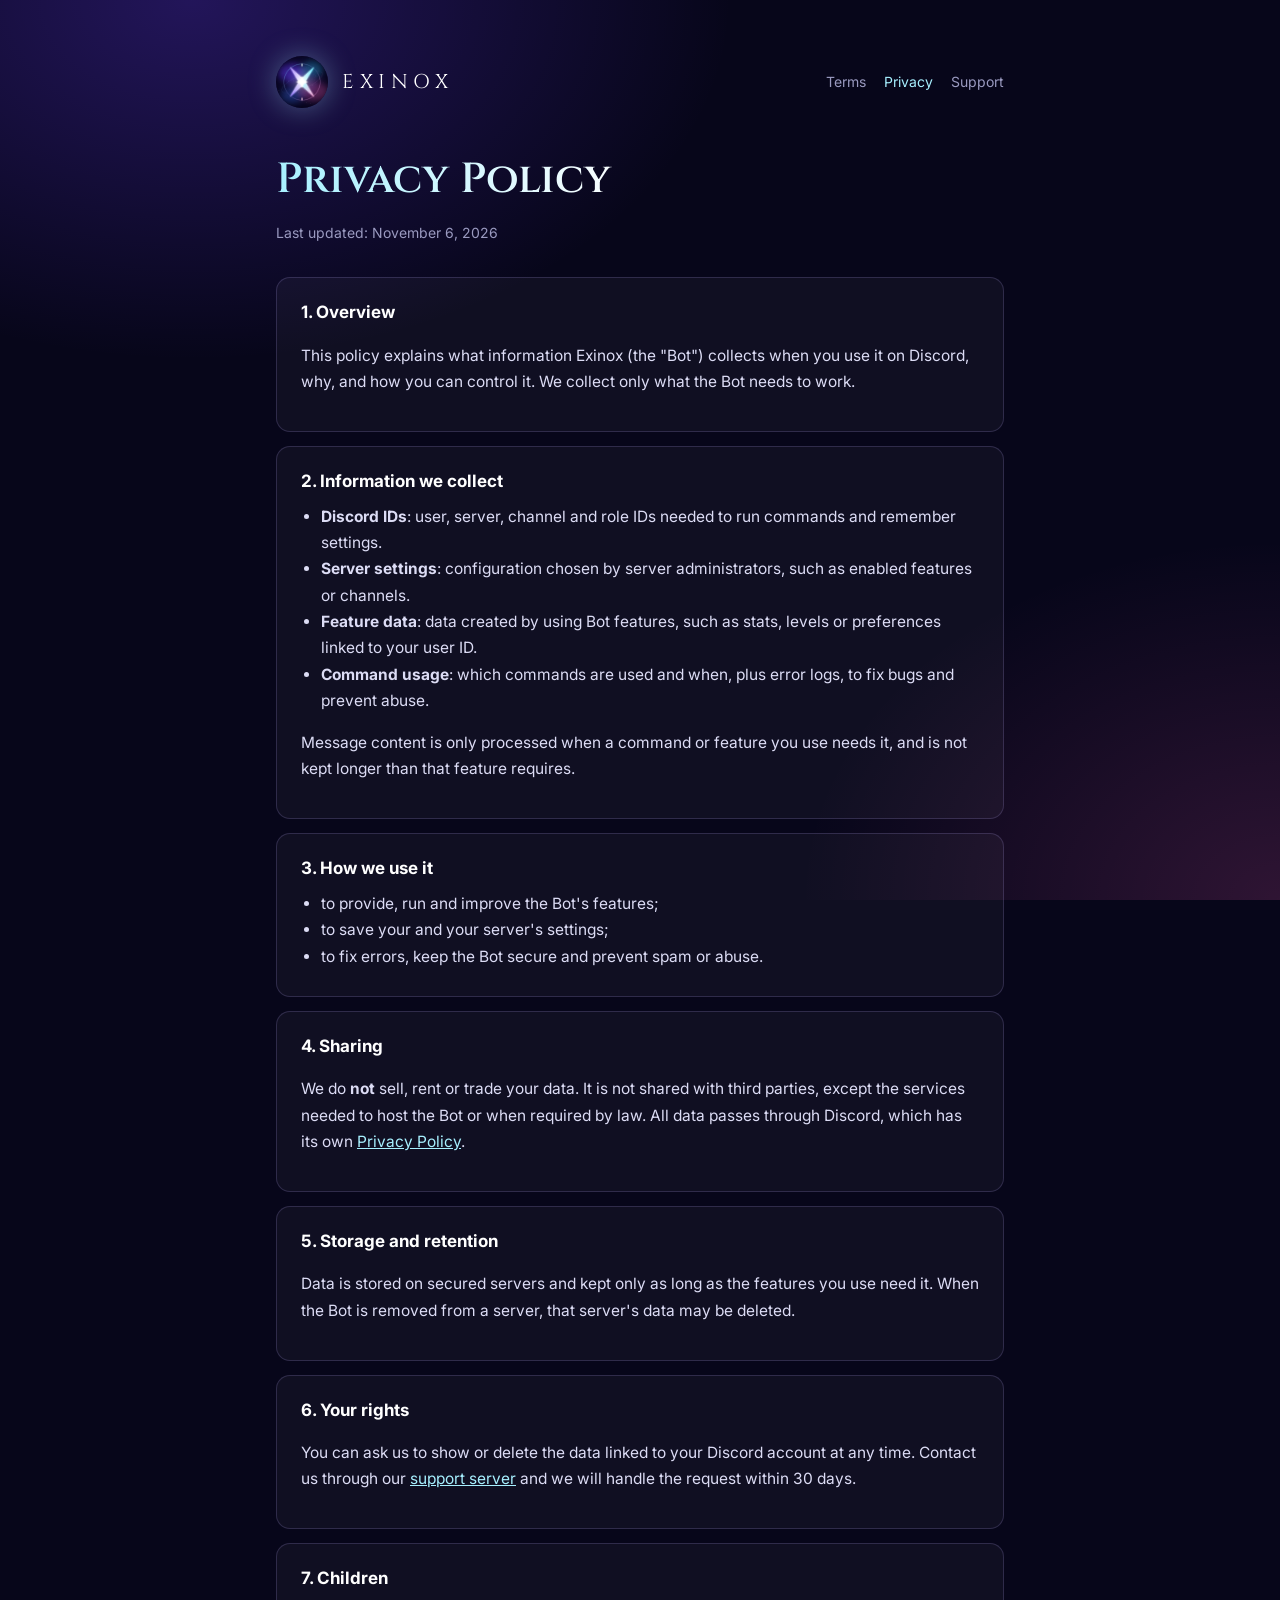
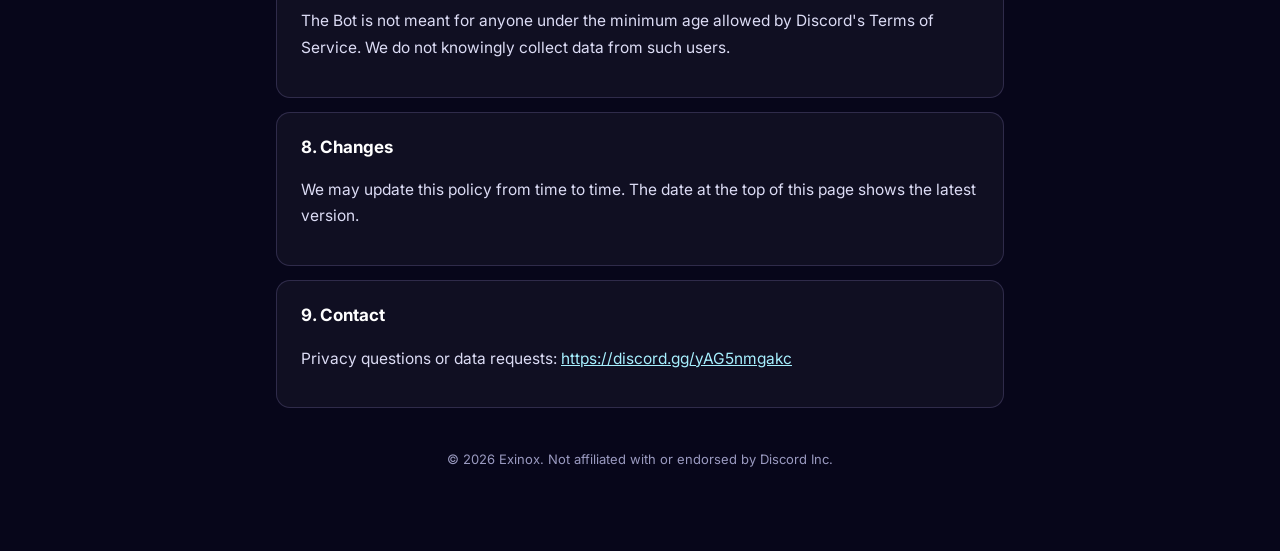
==== privacy.html @ 65ee33d7 "Add Exinox Terms of Service and Privacy Policy pages Co-Authored-By: Claude Opus 5.5 <noreply@anthro" ====
<!doctype html><html lang="en"><head><meta charset="utf-8"><meta name="viewport" content="width=device-width,initial-scale=1">
<title>Exinox - Privacy Policy</title><link rel="icon" href="icon.png">
<link href="https://fonts.googleapis.com/css2?family=Cinzel:wght@600&family=Inter:wght@400;600&display=swap" rel="stylesheet">
<link rel="stylesheet" href="style.css"></head><body><div class="wrap">
<header><img src="icon.png" alt="Exinox"><a class="brand" href="index.html">EXINOX</a>
<nav><a href="terms.html">Terms</a><a href="privacy.html" aria-current="page">Privacy</a><a href="https://discord.gg/yAG5nmgakc">Support</a></nav></header>
<h1>Privacy Policy</h1><div class="date">Last updated: November 6, 2026</div>
<section><h2>1. Overview</h2><p>This policy explains what information Exinox (the "Bot") collects when you use it on Discord, why, and how you can control it. We collect only what the Bot needs to work.</p></section>
<section><h2>2. Information we collect</h2><ul><li><b>Discord IDs</b>: user, server, channel and role IDs needed to run commands and remember settings.</li><li><b>Server settings</b>: configuration chosen by server administrators, such as enabled features or channels.</li><li><b>Feature data</b>: data created by using Bot features, such as stats, levels or preferences linked to your user ID.</li><li><b>Command usage</b>: which commands are used and when, plus error logs, to fix bugs and prevent abuse.</li></ul><p>Message content is only processed when a command or feature you use needs it, and is not kept longer than that feature requires.</p></section>
<section><h2>3. How we use it</h2><ul><li>to provide, run and improve the Bot's features;</li><li>to save your and your server's settings;</li><li>to fix errors, keep the Bot secure and prevent spam or abuse.</li></ul></section>
<section><h2>4. Sharing</h2><p>We do <b>not</b> sell, rent or trade your data. It is not shared with third parties, except the services needed to host the Bot or when required by law. All data passes through Discord, which has its own <a href="https://discord.com/privacy">Privacy Policy</a>.</p></section>
<section><h2>5. Storage and retention</h2><p>Data is stored on secured servers and kept only as long as the features you use need it. When the Bot is removed from a server, that server's data may be deleted.</p></section>
<section><h2>6. Your rights</h2><p>You can ask us to show or delete the data linked to your Discord account at any time. Contact us through our <a href="https://discord.gg/yAG5nmgakc">support server</a> and we will handle the request within 30 days.</p></section>
<section><h2>7. Children</h2><p>The Bot is not meant for anyone under the minimum age allowed by Discord's Terms of Service. We do not knowingly collect data from such users.</p></section>
<section><h2>8. Changes</h2><p>We may update this policy from time to time. The date at the top of this page shows the latest version.</p></section>
<section><h2>9. Contact</h2><p>Privacy questions or data requests: <a href="https://discord.gg/yAG5nmgakc">https://discord.gg/yAG5nmgakc</a></p></section>
<footer>&copy; 2026 Exinox. Not affiliated with or endorsed by Discord Inc.</footer></div></body></html>
---- style.css ----
:root{--bg:#07061a;--card:rgba(255,255,255,.04);--line:rgba(190,170,255,.18);--text:#dcdcf5;--muted:#9a9ac0;--accent:#a7f0ff;--accent2:#d6b8ff}
*{box-sizing:border-box}
body{margin:0;font-family:Inter,system-ui,-apple-system,"Segoe UI",sans-serif;line-height:1.7;color:var(--text);
background:radial-gradient(900px 600px at 15% 0%,rgba(106,60,255,.28),transparent 60%),radial-gradient(800px 600px at 100% 100%,rgba(255,95,184,.16),transparent 60%),var(--bg);background-attachment:fixed;min-height:100vh}
.wrap{max-width:760px;margin:0 auto;padding:56px 16px 80px}
header{display:flex;align-items:center;gap:14px;margin-bottom:36px;flex-wrap:wrap}
header img{width:52px;height:52px;border-radius:50%;box-shadow:0 0 28px rgba(167,240,255,.35)}
.brand{font-family:Cinzel,serif;letter-spacing:.28em;font-size:20px;color:#fff;text-decoration:none}
nav{margin-left:auto;display:flex;gap:18px;font-size:14px}
nav a{color:var(--muted);text-decoration:none}
nav a:hover,nav a[aria-current]{color:var(--accent)}
h1{font-family:Cinzel,serif;font-weight:600;font-size:clamp(28px,6vw,42px);margin:0 0 6px;background:linear-gradient(90deg,var(--accent),#fff,var(--accent2));-webkit-background-clip:text;background-clip:text;color:transparent}
.date{color:var(--muted);font-size:14px;margin-bottom:32px}
section{background:var(--card);border:1px solid var(--line);border-radius:14px;padding:20px 24px;margin:14px 0}
h2{font-size:17px;color:#fff;margin:0 0 8px}
p,li{font-size:15.5px}
ul{padding-left:20px;margin:6px 0}
a{color:var(--accent)}
.cards{display:grid;gap:14px;grid-template-columns:repeat(auto-fit,minmax(240px,1fr));margin-top:24px}
.cards a{display:block;padding:24px;border:1px solid var(--line);border-radius:14px;background:var(--card);text-decoration:none;color:#fff;font-weight:600}
.cards a:hover{border-color:var(--accent)}
.cards span{display:block;color:var(--muted);font-size:14px;font-weight:400;margin-top:4px}
footer{margin-top:40px;color:var(--muted);font-size:13px;text-align:center}
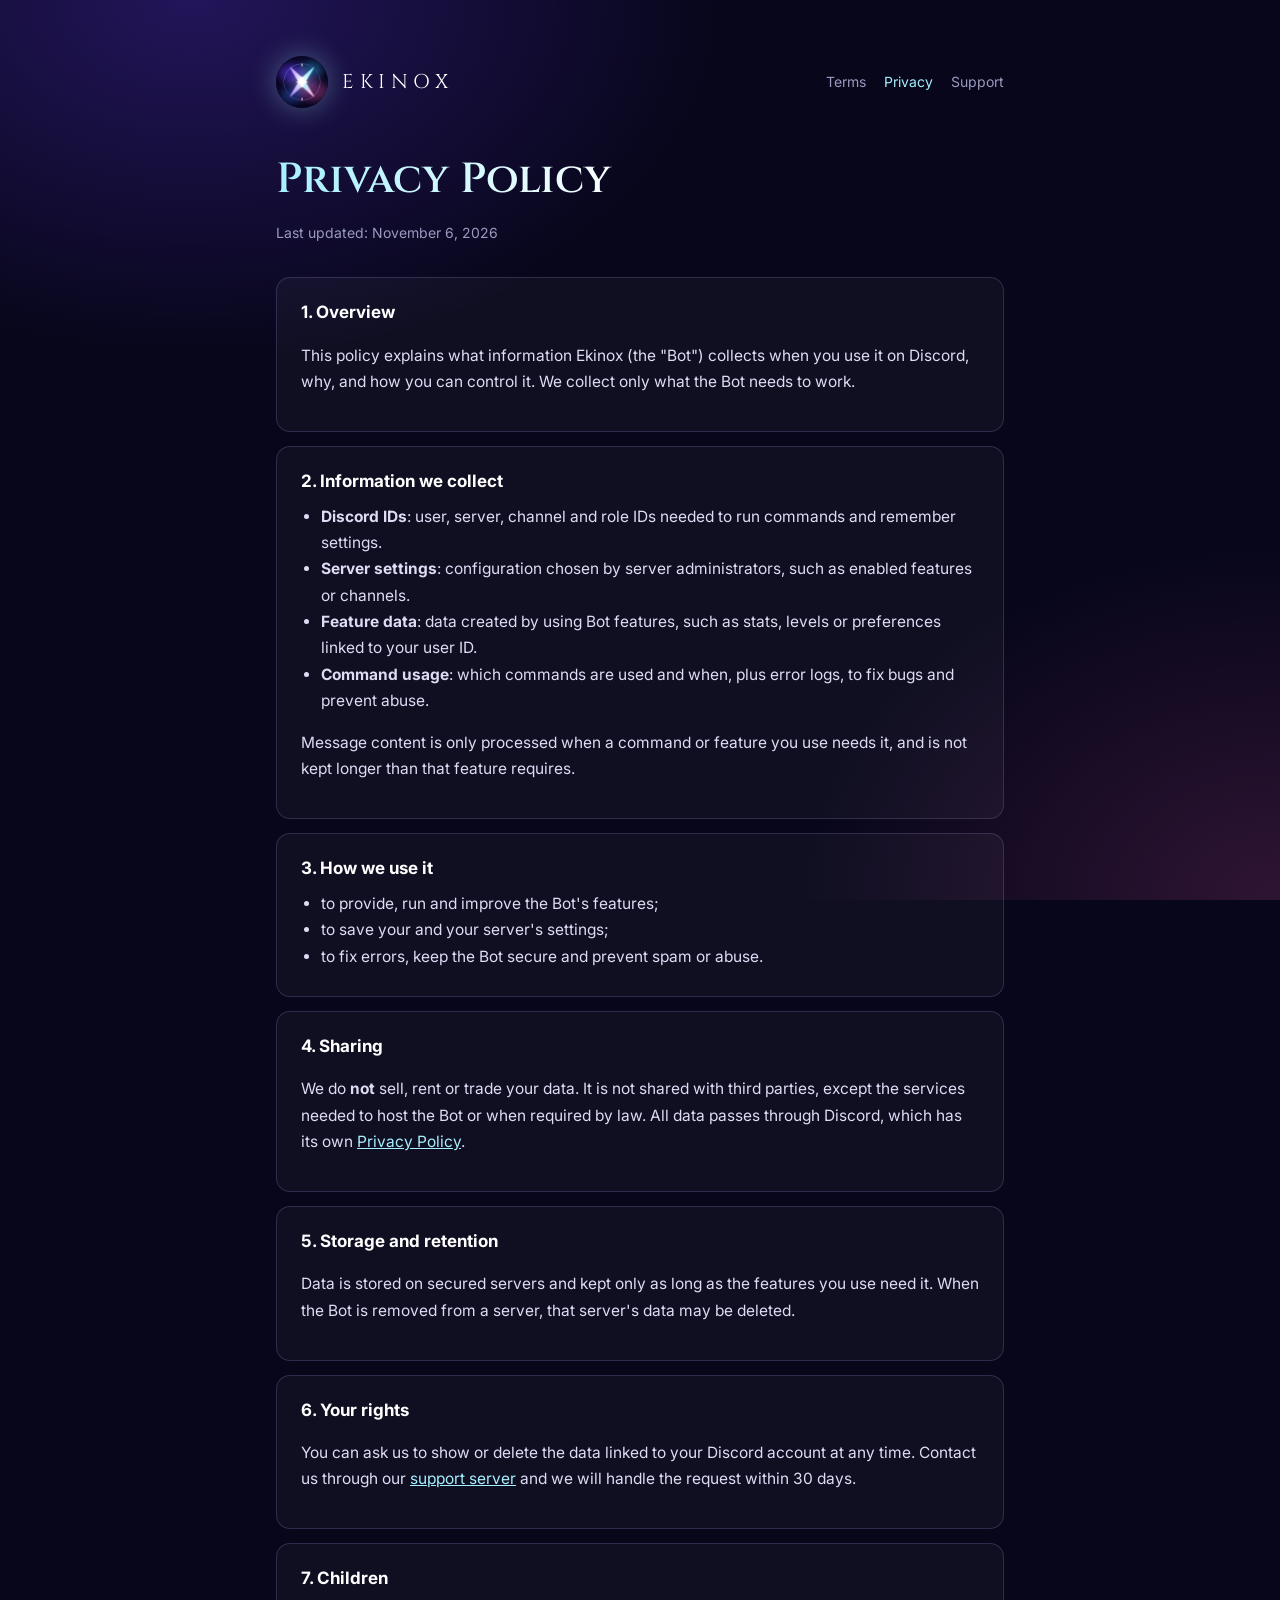
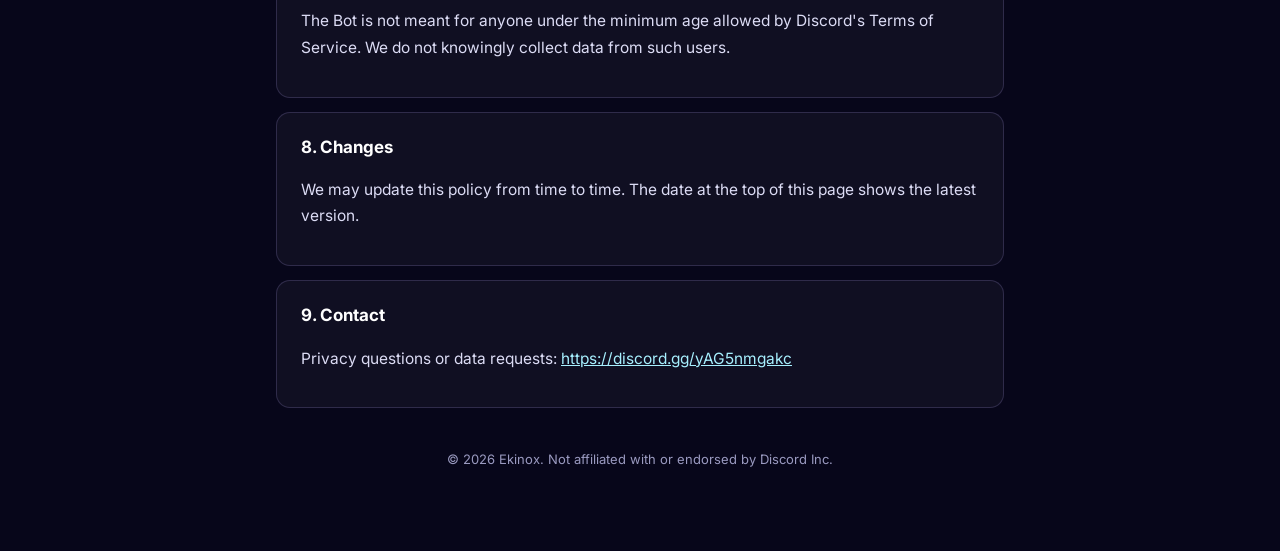
==== commit 0241b446: "Rename Exinox to Ekinox Co-Authored-By: Claude Opus 5.5 <noreply@anthropic.com>" ====
--- a/privacy.html
+++ b/privacy.html
@@ -1,11 +1,11 @@
 <!doctype html><html lang="en"><head><meta charset="utf-8"><meta name="viewport" content="width=device-width,initial-scale=1">
-<title>Exinox - Privacy Policy</title><link rel="icon" href="icon.png">
+<title>Ekinox - Privacy Policy</title><link rel="icon" href="icon.png">
 <link href="https://fonts.googleapis.com/css2?family=Cinzel:wght@600&family=Inter:wght@400;600&display=swap" rel="stylesheet">
 <link rel="stylesheet" href="style.css"></head><body><div class="wrap">
-<header><img src="icon.png" alt="Exinox"><a class="brand" href="index.html">EXINOX</a>
+<header><img src="icon.png" alt="Ekinox"><a class="brand" href="index.html">EKINOX</a>
 <nav><a href="terms.html">Terms</a><a href="privacy.html" aria-current="page">Privacy</a><a href="https://discord.gg/yAG5nmgakc">Support</a></nav></header>
 <h1>Privacy Policy</h1><div class="date">Last updated: November 6, 2026</div>
-<section><h2>1. Overview</h2><p>This policy explains what information Exinox (the "Bot") collects when you use it on Discord, why, and how you can control it. We collect only what the Bot needs to work.</p></section>
+<section><h2>1. Overview</h2><p>This policy explains what information Ekinox (the "Bot") collects when you use it on Discord, why, and how you can control it. We collect only what the Bot needs to work.</p></section>
 <section><h2>2. Information we collect</h2><ul><li><b>Discord IDs</b>: user, server, channel and role IDs needed to run commands and remember settings.</li><li><b>Server settings</b>: configuration chosen by server administrators, such as enabled features or channels.</li><li><b>Feature data</b>: data created by using Bot features, such as stats, levels or preferences linked to your user ID.</li><li><b>Command usage</b>: which commands are used and when, plus error logs, to fix bugs and prevent abuse.</li></ul><p>Message content is only processed when a command or feature you use needs it, and is not kept longer than that feature requires.</p></section>
 <section><h2>3. How we use it</h2><ul><li>to provide, run and improve the Bot's features;</li><li>to save your and your server's settings;</li><li>to fix errors, keep the Bot secure and prevent spam or abuse.</li></ul></section>
 <section><h2>4. Sharing</h2><p>We do <b>not</b> sell, rent or trade your data. It is not shared with third parties, except the services needed to host the Bot or when required by law. All data passes through Discord, which has its own <a href="https://discord.com/privacy">Privacy Policy</a>.</p></section>
@@ -14,4 +14,4 @@
 <section><h2>7. Children</h2><p>The Bot is not meant for anyone under the minimum age allowed by Discord's Terms of Service. We do not knowingly collect data from such users.</p></section>
 <section><h2>8. Changes</h2><p>We may update this policy from time to time. The date at the top of this page shows the latest version.</p></section>
 <section><h2>9. Contact</h2><p>Privacy questions or data requests: <a href="https://discord.gg/yAG5nmgakc">https://discord.gg/yAG5nmgakc</a></p></section>
-<footer>&copy; 2026 Exinox. Not affiliated with or endorsed by Discord Inc.</footer></div></body></html>
+<footer>&copy; 2026 Ekinox. Not affiliated with or endorsed by Discord Inc.</footer></div></body></html>
